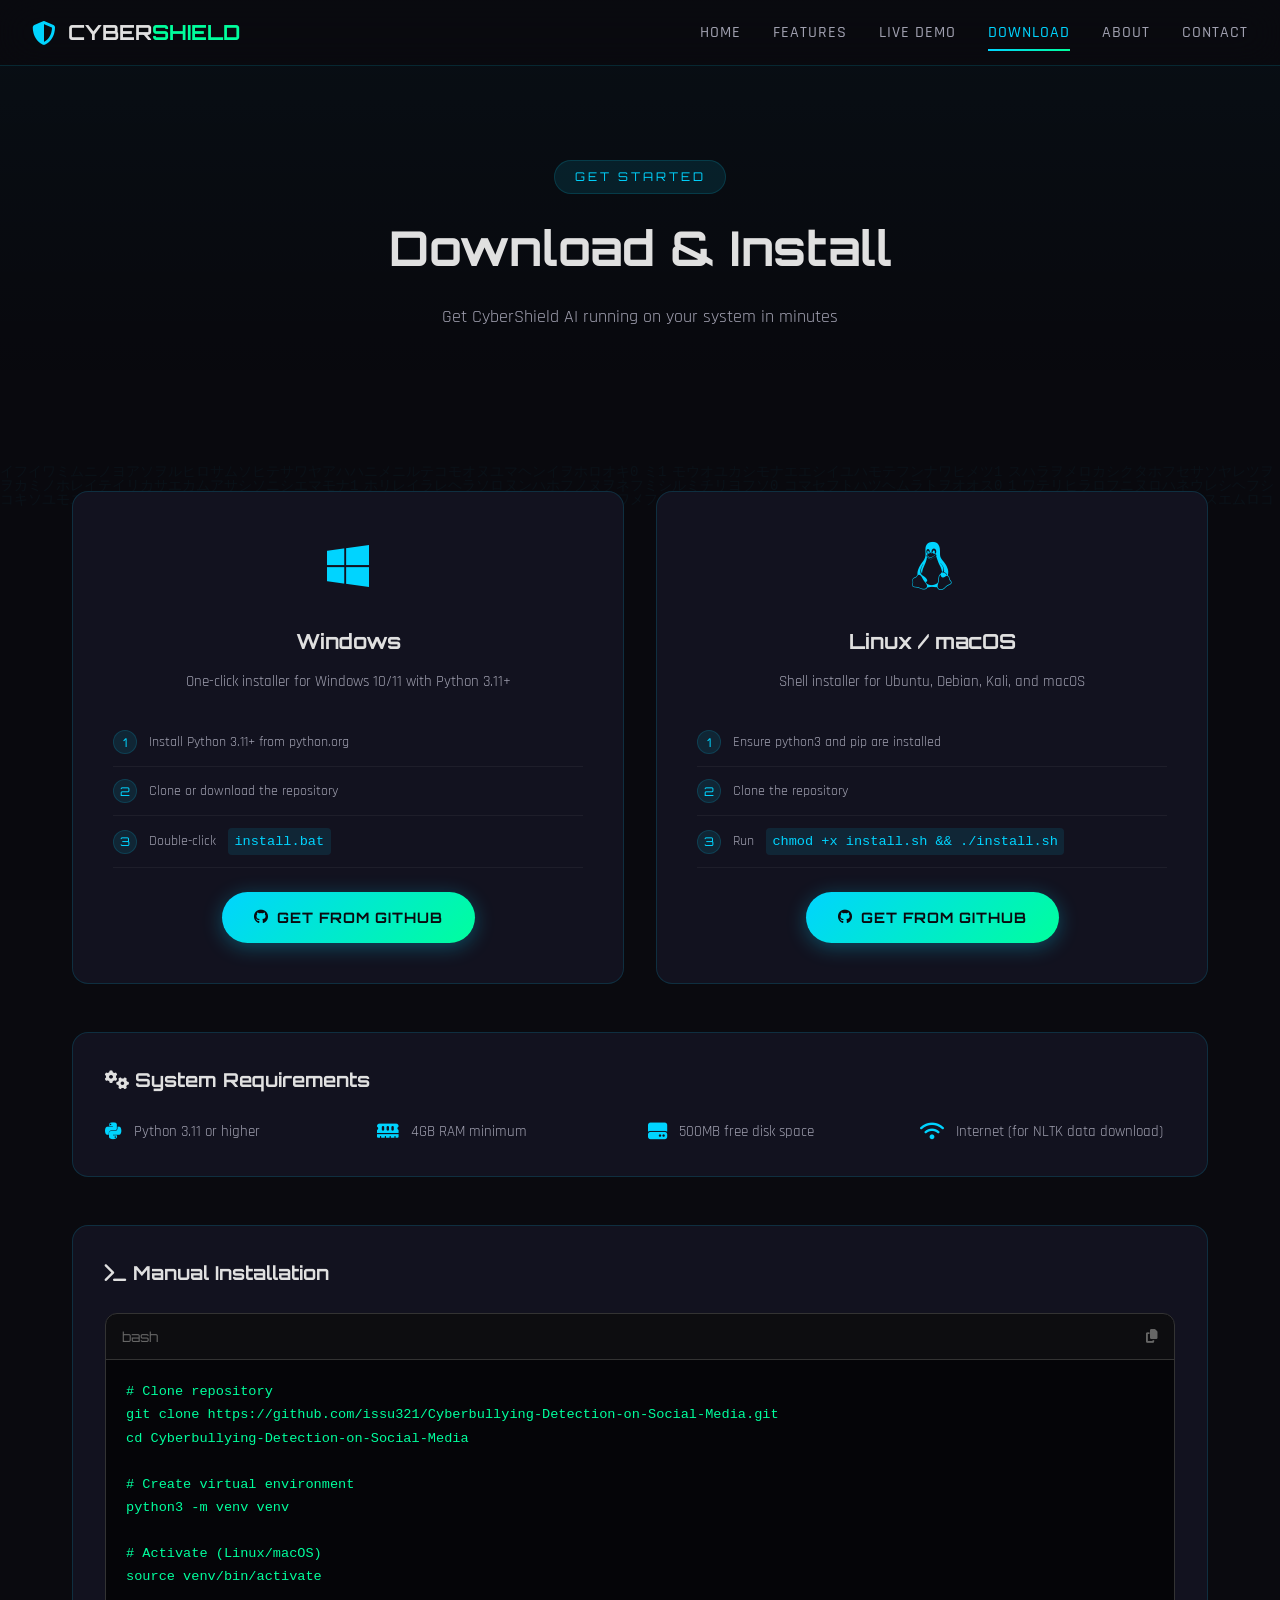
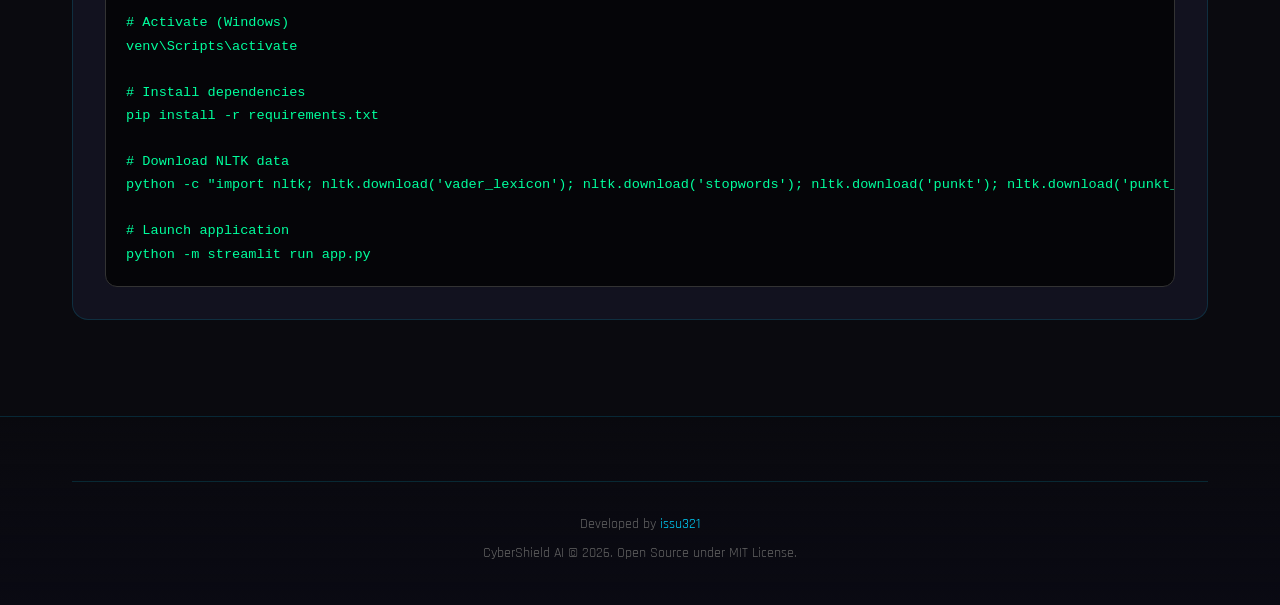
==== download.html @ b00d1d61 "Add files via upload" ====
<!DOCTYPE html>
<html lang="en">
<head>
    <meta charset="UTF-8">
    <meta name="viewport" content="width=device-width, initial-scale=1.0">
    <title>Download | CyberShield AI</title>
    <link rel="stylesheet" href="assets/css/style.css">
    <link href="https://fonts.googleapis.com/css2?family=Orbitron:wght@400;500;700;900&family=Rajdhani:wght@300;400;500;600;700&display=swap" rel="stylesheet">
    <link rel="stylesheet" href="https://cdnjs.cloudflare.com/ajax/libs/font-awesome/6.5.1/css/all.min.css">
</head>
<body>
    <canvas id="matrixCanvas"></canvas>

    <nav class="navbar" id="navbar">
        <div class="nav-brand">
            <i class="fas fa-shield-halved"></i>
            <span>CYBER<span class="accent">SHIELD</span></span>
        </div>
        <ul class="nav-links" id="navLinks">
            <li><a href="index.html">Home</a></li>
            <li><a href="features.html">Features</a></li>
            <li><a href="demo.html">Live Demo</a></li>
            <li><a href="download.html" class="active">Download</a></li>
            <li><a href="about.html">About</a></li>
            <li><a href="contact.html">Contact</a></li>
        </ul>
        <div class="hamburger" id="hamburger">
            <span></span><span></span><span></span>
        </div>
    </nav>

    <section class="page-header">
        <div class="container">
            <span class="section-tag">GET STARTED</span>
            <h1>Download & Install</h1>
            <p>Get CyberShield AI running on your system in minutes</p>
        </div>
    </section>

    <section class="section">
        <div class="container">
            <div class="download-grid">
                <div class="download-card">
                    <div class="download-icon"><i class="fab fa-windows"></i></div>
                    <h2>Windows</h2>
                    <p>One-click installer for Windows 10/11 with Python 3.11+</p>
                    <div class="install-steps">
                        <div class="install-step"><span>1</span> Install Python 3.11+ from python.org</div>
                        <div class="install-step"><span>2</span> Clone or download the repository</div>
                        <div class="install-step"><span>3</span> Double-click <code>install.bat</code></div>
                    </div>
                    <a href="https://github.com/issu321/Cyberbullying-Detection-on-Social-Media" target="_blank" class="btn btn-primary">
                        <i class="fab fa-github"></i> Get from GitHub
                    </a>
                </div>

                <div class="download-card">
                    <div class="download-icon"><i class="fab fa-linux"></i></div>
                    <h2>Linux / macOS</h2>
                    <p>Shell installer for Ubuntu, Debian, Kali, and macOS</p>
                    <div class="install-steps">
                        <div class="install-step"><span>1</span> Ensure python3 and pip are installed</div>
                        <div class="install-step"><span>2</span> Clone the repository</div>
                        <div class="install-step"><span>3</span> Run <code>chmod +x install.sh && ./install.sh</code></div>
                    </div>
                    <a href="https://github.com/issu321/Cyberbullying-Detection-on-Social-Media" target="_blank" class="btn btn-primary">
                        <i class="fab fa-github"></i> Get from GitHub
                    </a>
                </div>
            </div>

            <div class="requirements-box">
                <h3><i class="fas fa-cogs"></i> System Requirements</h3>
                <div class="req-grid">
                    <div class="req-item"><i class="fab fa-python"></i> Python 3.11 or higher</div>
                    <div class="req-item"><i class="fas fa-memory"></i> 4GB RAM minimum</div>
                    <div class="req-item"><i class="fas fa-hdd"></i> 500MB free disk space</div>
                    <div class="req-item"><i class="fas fa-wifi"></i> Internet (for NLTK data download)</div>
                </div>
            </div>

            <div class="manual-install">
                <h3><i class="fas fa-terminal"></i> Manual Installation</h3>
                <div class="code-block">
                    <div class="code-header">
                        <span>bash</span>
                        <button class="copy-btn" onclick="copyCode(this)"><i class="fas fa-copy"></i></button>
                    </div>
                    <pre><code># Clone repository
git clone https://github.com/issu321/Cyberbullying-Detection-on-Social-Media.git
cd Cyberbullying-Detection-on-Social-Media

# Create virtual environment
python3 -m venv venv

# Activate (Linux/macOS)
source venv/bin/activate

# Activate (Windows)
venv\Scripts\activate

# Install dependencies
pip install -r requirements.txt

# Download NLTK data
python -c "import nltk; nltk.download('vader_lexicon'); nltk.download('stopwords'); nltk.download('punkt'); nltk.download('punkt_tab')"

# Launch application
python -m streamlit run app.py</code></pre>
                </div>
            </div>
        </div>
    </section>

    <footer class="footer">
        <div class="container">
            <div class="footer-bottom">
                <p>Developed by <a href="https://github.com/issu321" target="_blank">issu321</a></p>
                <p>CyberShield AI &copy; 2026. Open Source under MIT License.</p>
            </div>
        </div>
    </footer>

    <script src="assets/js/main.js"></script>
</body>
</html>
---- assets/css/style.css ----
/* ================================================
   CYBERSHIELD AI - CYBERPUNK THEME CSS
   Developed by issu321
   ================================================ */

:root {
    --bg-primary: #0a0a0f;
    --bg-secondary: #0f0f1e;
    --bg-card: #12121f;
    --bg-card-hover: #1a1a2e;
    --accent-cyan: #00d4ff;
    --accent-green: #00ff9d;
    --accent-pink: #ff0055;
    --accent-orange: #ffaa00;
    --text-primary: #e0e0e0;
    --text-secondary: #a0a0b0;
    --text-muted: #666;
    --border-color: rgba(0, 212, 255, 0.15);
    --border-glow: rgba(0, 212, 255, 0.3);
    --font-heading: 'Orbitron', sans-serif;
    --font-body: 'Rajdhani', sans-serif;
    --transition: all 0.3s cubic-bezier(0.4, 0, 0.2, 1);
}

* {
    margin: 0;
    padding: 0;
    box-sizing: border-box;
}

html {
    scroll-behavior: smooth;
}

body {
    font-family: var(--font-body);
    background: var(--bg-primary);
    color: var(--text-primary);
    line-height: 1.6;
    overflow-x: hidden;
    min-height: 100vh;
}

/* Matrix Canvas Background */
#matrixCanvas {
    position: fixed;
    top: 0;
    left: 0;
    width: 100%;
    height: 100%;
    z-index: 0;
    opacity: 0.04;
    pointer-events: none;
}

/* Container */
.container {
    max-width: 1200px;
    margin: 0 auto;
    padding: 0 2rem;
    position: relative;
    z-index: 1;
}

/* ================================================
   NAVIGATION
   ================================================ */
.navbar {
    position: fixed;
    top: 0;
    left: 0;
    right: 0;
    z-index: 1000;
    display: flex;
    justify-content: space-between;
    align-items: center;
    padding: 1rem 2rem;
    background: rgba(10, 10, 15, 0.85);
    backdrop-filter: blur(20px);
    border-bottom: 1px solid var(--border-color);
    transition: var(--transition);
}

.navbar.scrolled {
    background: rgba(10, 10, 15, 0.95);
    box-shadow: 0 4px 30px rgba(0, 212, 255, 0.1);
}

.nav-brand {
    display: flex;
    align-items: center;
    gap: 0.75rem;
    font-family: var(--font-heading);
    font-size: 1.3rem;
    font-weight: 700;
    color: var(--text-primary);
    text-decoration: none;
}

.nav-brand i {
    color: var(--accent-cyan);
    font-size: 1.5rem;
}

.nav-brand .accent {
    color: var(--accent-green);
}

.nav-links {
    display: flex;
    list-style: none;
    gap: 2rem;
}

.nav-links a {
    color: var(--text-secondary);
    text-decoration: none;
    font-weight: 500;
    font-size: 1rem;
    letter-spacing: 1px;
    text-transform: uppercase;
    position: relative;
    transition: var(--transition);
    padding: 0.5rem 0;
}

.nav-links a::after {
    content: '';
    position: absolute;
    bottom: 0;
    left: 0;
    width: 0;
    height: 2px;
    background: linear-gradient(90deg, var(--accent-cyan), var(--accent-green));
    transition: var(--transition);
}

.nav-links a:hover,
.nav-links a.active {
    color: var(--accent-cyan);
}

.nav-links a:hover::after,
.nav-links a.active::after {
    width: 100%;
}

/* Hamburger */
.hamburger {
    display: none;
    flex-direction: column;
    gap: 5px;
    cursor: pointer;
    z-index: 1001;
}

.hamburger span {
    display: block;
    width: 25px;
    height: 2px;
    background: var(--accent-cyan);
    transition: var(--transition);
}

.hamburger.active span:nth-child(1) {
    transform: rotate(45deg) translate(5px, 5px);
}

.hamburger.active span:nth-child(2) {
    opacity: 0;
}

.hamburger.active span:nth-child(3) {
    transform: rotate(-45deg) translate(5px, -5px);
}

/* ================================================
   HERO SECTION
   ================================================ */
.hero {
    min-height: 100vh;
    display: flex;
    flex-direction: column;
    justify-content: center;
    align-items: center;
    text-align: center;
    padding: 8rem 2rem 4rem;
    position: relative;
    z-index: 1;
}

.hero-content {
    max-width: 900px;
}

.badge {
    display: inline-flex;
    align-items: center;
    gap: 0.5rem;
    padding: 0.5rem 1.5rem;
    background: rgba(0, 212, 255, 0.1);
    border: 1px solid var(--border-color);
    border-radius: 50px;
    color: var(--accent-cyan);
    font-family: var(--font-heading);
    font-size: 0.85rem;
    letter-spacing: 2px;
    text-transform: uppercase;
    margin-bottom: 2rem;
    animation: pulse 2s infinite;
}

@keyframes pulse {
    0%, 100% { box-shadow: 0 0 10px rgba(0, 212, 255, 0.2); }
    50% { box-shadow: 0 0 25px rgba(0, 212, 255, 0.4); }
}

.hero h1 {
    font-family: var(--font-heading);
    font-size: clamp(2rem, 5vw, 3.5rem);
    font-weight: 900;
    letter-spacing: 4px;
    margin-bottom: 1.5rem;
    color: var(--text-primary);
    text-shadow: 0 0 20px rgba(0, 212, 255, 0.3);
}

/* Glitch Effect */
.glitch {
    position: relative;
}

.glitch::before,
.glitch::after {
    content: attr(data-text);
    position: absolute;
    top: 0;
    left: 0;
    width: 100%;
    height: 100%;
    opacity: 0.8;
}

.glitch::before {
    color: var(--accent-cyan);
    animation: glitch-1 2s infinite linear alternate-reverse;
    clip-path: polygon(0 0, 100% 0, 100% 35%, 0 35%);
}

.glitch::after {
    color: var(--accent-pink);
    animation: glitch-2 3s infinite linear alternate-reverse;
    clip-path: polygon(0 65%, 100% 65%, 100% 100%, 0 100%);
}

@keyframes glitch-1 {
    0%, 100% { transform: translate(0); }
    20% { transform: translate(-3px, 3px); }
    40% { transform: translate(3px, -3px); }
    60% { transform: translate(-3px, -3px); }
    80% { transform: translate(3px, 3px); }
}

@keyframes glitch-2 {
    0%, 100% { transform: translate(0); }
    20% { transform: translate(3px, -3px); }
    40% { transform: translate(-3px, 3px); }
    60% { transform: translate(3px, 3px); }
    80% { transform: translate(-3px, -3px); }
}

.hero-subtitle {
    font-size: clamp(1rem, 2vw, 1.3rem);
    color: var(--text-secondary);
    max-width: 600px;
    margin: 0 auto 2.5rem;
    line-height: 1.8;
}

.hero-buttons {
    display: flex;
    gap: 1rem;
    justify-content: center;
    flex-wrap: wrap;
    margin-bottom: 4rem;
}

/* Buttons */
.btn {
    display: inline-flex;
    align-items: center;
    gap: 0.5rem;
    padding: 0.875rem 2rem;
    font-family: var(--font-heading);
    font-size: 0.9rem;
    font-weight: 700;
    letter-spacing: 1px;
    text-transform: uppercase;
    text-decoration: none;
    border-radius: 50px;
    border: none;
    cursor: pointer;
    transition: var(--transition);
    position: relative;
    overflow: hidden;
}

.btn-primary {
    background: linear-gradient(135deg, var(--accent-cyan), var(--accent-green));
    color: var(--bg-primary);
    box-shadow: 0 4px 20px rgba(0, 212, 255, 0.3);
}

.btn-primary:hover {
    transform: translateY(-3px);
    box-shadow: 0 8px 30px rgba(0, 212, 255, 0.5);
}

.btn-secondary {
    background: rgba(255, 255, 255, 0.05);
    color: var(--text-primary);
    border: 1px solid var(--border-color);
}

.btn-secondary:hover {
    background: rgba(255, 255, 255, 0.1);
    border-color: var(--accent-cyan);
    color: var(--accent-cyan);
}

.btn-outline {
    background: transparent;
    color: var(--accent-cyan);
    border: 2px solid var(--accent-cyan);
}

.btn-outline:hover {
    background: var(--accent-cyan);
    color: var(--bg-primary);
}

.btn-lg {
    padding: 1rem 2.5rem;
    font-size: 1rem;
}

/* Hero Stats */
.hero-stats {
    display: flex;
    justify-content: center;
    gap: 3rem;
    flex-wrap: wrap;
}

.stat-item {
    text-align: center;
}

.stat-number {
    font-family: var(--font-heading);
    font-size: 2.5rem;
    font-weight: 700;
    color: var(--accent-cyan);
    text-shadow: 0 0 15px rgba(0, 212, 255, 0.4);
}

.stat-label {
    display: block;
    color: var(--text-muted);
    font-size: 0.85rem;
    text-transform: uppercase;
    letter-spacing: 2px;
    margin-top: 0.25rem;
}

/* Scroll Indicator */
.scroll-indicator {
    position: absolute;
    bottom: 2rem;
    left: 50%;
    transform: translateX(-50%);
    display: flex;
    flex-direction: column;
    align-items: center;
    gap: 0.5rem;
    color: var(--text-muted);
    font-size: 0.8rem;
    letter-spacing: 2px;
    text-transform: uppercase;
    animation: bounce 2s infinite;
}

.mouse {
    width: 20px;
    height: 30px;
    border: 2px solid var(--text-muted);
    border-radius: 10px;
    position: relative;
}

.wheel {
    width: 4px;
    height: 6px;
    background: var(--accent-cyan);
    border-radius: 2px;
    position: absolute;
    top: 6px;
    left: 50%;
    transform: translateX(-50%);
    animation: wheel-scroll 2s infinite;
}

@keyframes wheel-scroll {
    0% { top: 6px; opacity: 1; }
    100% { top: 16px; opacity: 0; }
}

@keyframes bounce {
    0%, 100% { transform: translateX(-50%) translateY(0); }
    50% { transform: translateX(-50%) translateY(10px); }
}

/* ================================================
   SECTIONS
   ================================================ */
.section {
    padding: 6rem 0;
    position: relative;
    z-index: 1;
}

.section-header {
    text-align: center;
    margin-bottom: 4rem;
}

.section-tag {
    display: inline-block;
    padding: 0.4rem 1.2rem;
    background: rgba(0, 212, 255, 0.1);
    border: 1px solid var(--border-color);
    border-radius: 50px;
    color: var(--accent-cyan);
    font-family: var(--font-heading);
    font-size: 0.75rem;
    letter-spacing: 3px;
    text-transform: uppercase;
    margin-bottom: 1rem;
}

.section-header h2 {
    font-family: var(--font-heading);
    font-size: clamp(1.8rem, 4vw, 2.5rem);
    color: var(--text-primary);
    margin-bottom: 1rem;
}

.section-header p {
    color: var(--text-secondary);
    font-size: 1.1rem;
    max-width: 500px;
    margin: 0 auto;
}

/* ================================================
   HOW IT WORKS - STEPS
   ================================================ */
.steps-grid {
    display: grid;
    grid-template-columns: repeat(auto-fit, minmax(280px, 1fr));
    gap: 2rem;
}

.step-card {
    background: var(--bg-card);
    border: 1px solid var(--border-color);
    border-radius: 16px;
    padding: 2.5rem;
    text-align: center;
    position: relative;
    transition: var(--transition);
    overflow: hidden;
}

.step-card::before {
    content: attr(data-step);
    position: absolute;
    top: 1rem;
    right: 1.5rem;
    font-family: var(--font-heading);
    font-size: 3rem;
    font-weight: 900;
    color: rgba(0, 212, 255, 0.08);
    line-height: 1;
}

.step-card:hover {
    border-color: var(--border-glow);
    transform: translateY(-5px);
    box-shadow: 0 10px 40px rgba(0, 212, 255, 0.1);
}

.step-icon {
    width: 70px;
    height: 70px;
    background: linear-gradient(135deg, rgba(0, 212, 255, 0.1), rgba(0, 255, 157, 0.1));
    border: 1px solid var(--border-color);
    border-radius: 50%;
    display: flex;
    align-items: center;
    justify-content: center;
    margin: 0 auto 1.5rem;
    font-size: 1.5rem;
    color: var(--accent-cyan);
    transition: var(--transition);
}

.step-card:hover .step-icon {
    box-shadow: 0 0 20px rgba(0, 212, 255, 0.3);
    color: var(--accent-green);
}

.step-card h3 {
    font-family: var(--font-heading);
    font-size: 1.2rem;
    margin-bottom: 1rem;
    color: var(--text-primary);
}

.step-card p {
    color: var(--text-secondary);
    font-size: 0.95rem;
    line-height: 1.7;
}

/* ================================================
   FEATURES GRID
   ================================================ */
.features-grid {
    display: grid;
    grid-template-columns: repeat(auto-fit, minmax(300px, 1fr));
    gap: 1.5rem;
}

.feature-card {
    background: var(--bg-card);
    border: 1px solid var(--border-color);
    border-radius: 16px;
    padding: 2rem;
    position: relative;
    overflow: hidden;
    transition: var(--transition);
}

.feature-glow {
    position: absolute;
    top: -50%;
    left: -50%;
    width: 200%;
    height: 200%;
    background: radial-gradient(circle, rgba(0, 212, 255, 0.03) 0%, transparent 70%);
    opacity: 0;
    transition: var(--transition);
}

.feature-card:hover .feature-glow {
    opacity: 1;
}

.feature-card:hover {
    border-color: var(--border-glow);
    transform: translateY(-3px);
}

.feature-card i {
    font-size: 2rem;
    color: var(--accent-cyan);
    margin-bottom: 1rem;
    display: block;
}

.feature-card h3 {
    font-family: var(--font-heading);
    font-size: 1.1rem;
    margin-bottom: 0.75rem;
    color: var(--text-primary);
}

.feature-card p {
    color: var(--text-secondary);
    font-size: 0.9rem;
    line-height: 1.6;
}

/* ================================================
   FEATURES DETAIL PAGE
   ================================================ */
.feature-detail-grid {
    display: flex;
    flex-direction: column;
    gap: 3rem;
}

.feature-detail-card {
    display: grid;
    grid-template-columns: 120px 1fr;
    gap: 2rem;
    align-items: start;
    background: var(--bg-card);
    border: 1px solid var(--border-color);
    border-radius: 16px;
    padding: 2.5rem;
    transition: var(--transition);
}

.feature-detail-card:hover {
    border-color: var(--border-glow);
}

.feature-detail-card.reverse {
    grid-template-columns: 1fr 120px;
}

.feature-detail-card.reverse .feature-icon-large {
    order: 2;
}

.feature-icon-large {
    width: 100px;
    height: 100px;
    background: linear-gradient(135deg, rgba(0, 212, 255, 0.1), rgba(0, 255, 157, 0.1));
    border: 1px solid var(--border-color);
    border-radius: 20px;
    display: flex;
    align-items: center;
    justify-content: center;
    font-size: 2.5rem;
    color: var(--accent-cyan);
    box-shadow: 0 0 20px rgba(0, 212, 255, 0.1);
}

.feature-detail-content h2 {
    font-family: var(--font-heading);
    font-size: 1.5rem;
    margin-bottom: 1rem;
    color: var(--text-primary);
}

.feature-detail-content p {
    color: var(--text-secondary);
    margin-bottom: 1rem;
    line-height: 1.7;
}

.feature-list {
    list-style: none;
    display: grid;
    grid-template-columns: repeat(auto-fit, minmax(200px, 1fr));
    gap: 0.75rem;
}

.feature-list li {
    display: flex;
    align-items: center;
    gap: 0.5rem;
    color: var(--text-secondary);
    font-size: 0.9rem;
}

.feature-list li i {
    color: var(--accent-green);
    font-size: 0.8rem;
}

/* ================================================
   TECH STACK
   ================================================ */
.tech-grid {
    display: flex;
    flex-wrap: wrap;
    justify-content: center;
    gap: 1.5rem;
}

.tech-item {
    display: flex;
    align-items: center;
    gap: 0.75rem;
    padding: 1rem 1.5rem;
    background: var(--bg-card);
    border: 1px solid var(--border-color);
    border-radius: 12px;
    font-family: var(--font-heading);
    font-size: 0.9rem;
    color: var(--text-primary);
    transition: var(--transition);
}

.tech-item:hover {
    border-color: var(--accent-cyan);
    box-shadow: 0 0 20px rgba(0, 212, 255, 0.15);
    transform: translateY(-3px);
}

.tech-item i {
    font-size: 1.3rem;
    color: var(--accent-cyan);
}

/* ================================================
   CTA SECTION
   ================================================ */
.cta-box {
    background: linear-gradient(135deg, rgba(0, 212, 255, 0.05), rgba(0, 255, 157, 0.05));
    border: 1px solid var(--border-color);
    border-radius: 20px;
    padding: 4rem 2rem;
    text-align: center;
    position: relative;
    overflow: hidden;
}

.cta-box::before {
    content: '';
    position: absolute;
    top: 0;
    left: 0;
    right: 0;
    height: 3px;
    background: linear-gradient(90deg, var(--accent-cyan), var(--accent-green), var(--accent-pink), var(--accent-cyan));
    background-size: 300% 100%;
    animation: gradient-shift 3s linear infinite;
}

@keyframes gradient-shift {
    0% { background-position: 0% 50%; }
    100% { background-position: 300% 50%; }
}

.cta-box h2 {
    font-family: var(--font-heading);
    font-size: 2rem;
    margin-bottom: 1rem;
}

.cta-box p {
    color: var(--text-secondary);
    max-width: 500px;
    margin: 0 auto 2rem;
}

.cta-buttons {
    display: flex;
    gap: 1rem;
    justify-content: center;
    flex-wrap: wrap;
}

/* ================================================
   PAGE HEADER
   ================================================ */
.page-header {
    padding: 10rem 0 4rem;
    text-align: center;
    position: relative;
    z-index: 1;
    background: linear-gradient(180deg, rgba(0, 212, 255, 0.03) 0%, transparent 100%);
}

.page-header h1 {
    font-family: var(--font-heading);
    font-size: clamp(2rem, 5vw, 3rem);
    margin-bottom: 1rem;
}

.page-header p {
    color: var(--text-secondary);
    font-size: 1.1rem;
}

/* ================================================
   DEMO PAGE
   ================================================ */
.demo-section {
    padding-top: 2rem;
}

.demo-box {
    max-width: 800px;
    margin: 0 auto;
}

.demo-label {
    display: block;
    color: var(--accent-cyan);
    font-family: var(--font-heading);
    font-size: 0.9rem;
    letter-spacing: 2px;
    text-transform: uppercase;
    margin-bottom: 0.75rem;
}

.demo-textarea {
    width: 100%;
    padding: 1.25rem;
    background: var(--bg-card);
    border: 1px solid var(--border-color);
    border-radius: 12px;
    color: var(--text-primary);
    font-family: var(--font-body);
    font-size: 1rem;
    resize: vertical;
    min-height: 120px;
    transition: var(--transition);
}

.demo-textarea:focus {
    outline: none;
    border-color: var(--accent-cyan);
    box-shadow: 0 0 20px rgba(0, 212, 255, 0.15);
}

.demo-textarea::placeholder {
    color: var(--text-muted);
}

.demo-actions {
    display: flex;
    gap: 1rem;
    margin-top: 1.25rem;
    flex-wrap: wrap;
}

.demo-presets {
    display: flex;
    align-items: center;
    gap: 0.5rem;
    margin-top: 1.5rem;
    flex-wrap: wrap;
}

.demo-presets span {
    color: var(--text-muted);
    font-size: 0.85rem;
}

.preset-btn {
    padding: 0.4rem 1rem;
    background: rgba(255, 255, 255, 0.05);
    border: 1px solid var(--border-color);
    border-radius: 50px;
    color: var(--text-secondary);
    font-family: var(--font-body);
    font-size: 0.85rem;
    cursor: pointer;
    transition: var(--transition);
}

.preset-btn:hover {
    border-color: var(--accent-cyan);
    color: var(--accent-cyan);
    background: rgba(0, 212, 255, 0.1);
}

/* Demo Results */
.demo-results {
    margin-top: 2rem;
    background: var(--bg-card);
    border: 1px solid var(--border-color);
    border-radius: 16px;
    padding: 2rem;
    animation: fadeInUp 0.5s ease;
}

.demo-results.hidden {
    display: none;
}

@keyframes fadeInUp {
    from { opacity: 0; transform: translateY(20px); }
    to { opacity: 1; transform: translateY(0); }
}

.result-header {
    display: flex;
    align-items: center;
    gap: 0.75rem;
    padding: 1rem 1.5rem;
    border-radius: 12px;
    font-family: var(--font-heading);
    font-size: 1.1rem;
    margin-bottom: 1.5rem;
    transition: var(--transition);
}

.result-header.safe {
    background: rgba(0, 255, 157, 0.1);
    border: 1px solid rgba(0, 255, 157, 0.3);
    color: var(--accent-green);
}

.result-header.toxic {
    background: rgba(255, 170, 0, 0.1);
    border: 1px solid rgba(255, 170, 0, 0.3);
    color: var(--accent-orange);
}

.result-header.severe {
    background: rgba(255, 0, 85, 0.1);
    border: 1px solid rgba(255, 0, 85, 0.3);
    color: var(--accent-pink);
}

.result-confidence {
    margin-bottom: 1.5rem;
}

.confidence-label {
    color: var(--text-muted);
    font-size: 0.85rem;
    text-transform: uppercase;
    letter-spacing: 2px;
    margin-bottom: 0.5rem;
    display: block;
}

.confidence-bar-bg {
    height: 12px;
    background: rgba(255, 255, 255, 0.05);
    border-radius: 6px;
    overflow: hidden;
    position: relative;
}

.confidence-bar {
    height: 100%;
    border-radius: 6px;
    transition: width 1s cubic-bezier(0.4, 0, 0.2, 1);
    width: 0%;
    position: relative;
}

.confidence-bar::after {
    content: '';
    position: absolute;
    top: 0;
    right: 0;
    bottom: 0;
    width: 20px;
    background: linear-gradient(90deg, transparent, rgba(255,255,255,0.3));
}

.confidence-value {
    text-align: right;
    font-family: var(--font-heading);
    font-size: 1.5rem;
    margin-top: 0.5rem;
    color: var(--accent-cyan);
}

.result-probabilities {
    display: flex;
    flex-direction: column;
    gap: 0.75rem;
    margin-bottom: 1.5rem;
}

.prob-item {
    display: grid;
    grid-template-columns: 80px 1fr 60px;
    align-items: center;
    gap: 1rem;
}

.prob-label {
    color: var(--text-secondary);
    font-size: 0.9rem;
}

.prob-bar-bg {
    height: 8px;
    background: rgba(255, 255, 255, 0.05);
    border-radius: 4px;
    overflow: hidden;
}

.prob-bar {
    height: 100%;
    border-radius: 4px;
    transition: width 1s ease;
    width: 0%;
}

.prob-bar.safe { background: var(--accent-green); }
.prob-bar.toxic { background: var(--accent-orange); }
.prob-bar.severe { background: var(--accent-pink); }

.prob-value {
    text-align: right;
    font-family: var(--font-heading);
    font-size: 0.9rem;
    color: var(--text-primary);
}

.result-explanation,
.result-sentiment {
    background: rgba(0, 0, 0, 0.3);
    border: 1px solid var(--border-color);
    border-radius: 12px;
    padding: 1.25rem;
    margin-bottom: 1rem;
}

.result-explanation h4,
.result-sentiment h4 {
    font-family: var(--font-heading);
    font-size: 0.9rem;
    color: var(--accent-cyan);
    margin-bottom: 0.75rem;
    letter-spacing: 1px;
}

.result-explanation p {
    color: var(--text-secondary);
    line-height: 1.7;
    font-size: 0.95rem;
}

.sentiment-display {
    display: flex;
    align-items: center;
    gap: 0.75rem;
    margin-bottom: 0.75rem;
}

.sentiment-emoji {
    font-size: 1.5rem;
}

.sentiment-label {
    font-family: var(--font-heading);
    font-size: 1rem;
}

.sentiment-scores {
    display: flex;
    gap: 1rem;
    color: var(--text-muted);
    font-size: 0.85rem;
}

/* ================================================
   DOWNLOAD PAGE
   ================================================ */
.download-grid {
    display: grid;
    grid-template-columns: repeat(auto-fit, minmax(300px, 1fr));
    gap: 2rem;
    margin-bottom: 3rem;
}

.download-card {
    background: var(--bg-card);
    border: 1px solid var(--border-color);
    border-radius: 16px;
    padding: 2.5rem;
    text-align: center;
    transition: var(--transition);
}

.download-card:hover {
    border-color: var(--border-glow);
    transform: translateY(-5px);
    box-shadow: 0 10px 40px rgba(0, 212, 255, 0.1);
}

.download-icon {
    font-size: 3rem;
    color: var(--accent-cyan);
    margin-bottom: 1rem;
}

.download-card h2 {
    font-family: var(--font-heading);
    font-size: 1.3rem;
    margin-bottom: 0.75rem;
}

.download-card p {
    color: var(--text-secondary);
    margin-bottom: 1.5rem;
    font-size: 0.95rem;
}

.install-steps {
    text-align: left;
    margin-bottom: 1.5rem;
}

.install-step {
    display: flex;
    align-items: center;
    gap: 0.75rem;
    padding: 0.75rem 0;
    color: var(--text-secondary);
    font-size: 0.9rem;
    border-bottom: 1px solid rgba(255, 255, 255, 0.05);
}

.install-step span {
    width: 24px;
    height: 24px;
    background: rgba(0, 212, 255, 0.1);
    border: 1px solid var(--border-color);
    border-radius: 50%;
    display: flex;
    align-items: center;
    justify-content: center;
    font-family: var(--font-heading);
    font-size: 0.75rem;
    color: var(--accent-cyan);
    flex-shrink: 0;
}

.install-step code {
    background: rgba(0, 212, 255, 0.1);
    padding: 0.15rem 0.4rem;
    border-radius: 4px;
    color: var(--accent-cyan);
    font-family: 'Courier New', monospace;
    font-size: 0.85rem;
}

.requirements-box {
    background: var(--bg-card);
    border: 1px solid var(--border-color);
    border-radius: 16px;
    padding: 2rem;
    margin-bottom: 3rem;
}

.requirements-box h3 {
    font-family: var(--font-heading);
    font-size: 1.2rem;
    margin-bottom: 1.5rem;
    color: var(--text-primary);
}

.req-grid {
    display: grid;
    grid-template-columns: repeat(auto-fit, minmax(200px, 1fr));
    gap: 1rem;
}

.req-item {
    display: flex;
    align-items: center;
    gap: 0.75rem;
    color: var(--text-secondary);
    font-size: 0.95rem;
}

.req-item i {
    color: var(--accent-cyan);
    font-size: 1.2rem;
}

.manual-install {
    background: var(--bg-card);
    border: 1px solid var(--border-color);
    border-radius: 16px;
    padding: 2rem;
}

.manual-install h3 {
    font-family: var(--font-heading);
    font-size: 1.2rem;
    margin-bottom: 1.5rem;
}

.code-block {
    background: #050508;
    border: 1px solid #333;
    border-radius: 12px;
    overflow: hidden;
}

.code-header {
    display: flex;
    justify-content: space-between;
    align-items: center;
    padding: 0.75rem 1rem;
    background: rgba(255, 255, 255, 0.03);
    border-bottom: 1px solid #333;
}

.code-header span {
    color: var(--text-muted);
    font-size: 0.85rem;
    font-family: var(--font-heading);
}

.copy-btn {
    background: none;
    border: none;
    color: var(--text-muted);
    cursor: pointer;
    transition: var(--transition);
}

.copy-btn:hover {
    color: var(--accent-cyan);
}

.code-block pre {
    padding: 1.25rem;
    overflow-x: auto;
    margin: 0;
}

.code-block code {
    font-family: 'Courier New', monospace;
    color: var(--accent-green);
    font-size: 0.85rem;
    line-height: 1.7;
}

/* ================================================
   ABOUT PAGE
   ================================================ */
.about-grid {
    display: grid;
    grid-template-columns: repeat(auto-fit, minmax(400px, 1fr));
    gap: 2rem;
    margin-bottom: 3rem;
}

.about-card {
    background: var(--bg-card);
    border: 1px solid var(--border-color);
    border-radius: 16px;
    padding: 2.5rem;
    transition: var(--transition);
}

.about-card:hover {
    border-color: var(--border-glow);
}

.about-icon {
    width: 60px;
    height: 60px;
    background: linear-gradient(135deg, rgba(0, 212, 255, 0.1), rgba(0, 255, 157, 0.1));
    border: 1px solid var(--border-color);
    border-radius: 14px;
    display: flex;
    align-items: center;
    justify-content: center;
    font-size: 1.5rem;
    color: var(--accent-cyan);
    margin-bottom: 1.5rem;
}

.about-card h2 {
    font-family: var(--font-heading);
    font-size: 1.3rem;
    margin-bottom: 1rem;
}

.about-card p {
    color: var(--text-secondary);
    line-height: 1.7;
    margin-bottom: 1rem;
}

.tech-tags {
    display: flex;
    flex-wrap: wrap;
    gap: 0.5rem;
}

.tech-tag {
    padding: 0.4rem 0.8rem;
    background: rgba(0, 212, 255, 0.08);
    border: 1px solid var(--border-color);
    border-radius: 50px;
    color: var(--accent-cyan);
    font-size: 0.8rem;
    font-family: var(--font-heading);
    letter-spacing: 1px;
}

.developer-section {
    margin-bottom: 3rem;
}

.dev-card {
    display: flex;
    gap: 2rem;
    background: var(--bg-card);
    border: 1px solid var(--border-color);
    border-radius: 16px;
    padding: 2.5rem;
    align-items: flex-start;
    flex-wrap: wrap;
}

.dev-avatar {
    width: 100px;
    height: 100px;
    background: linear-gradient(135deg, var(--accent-cyan), var(--accent-green));
    border-radius: 50%;
    display: flex;
    align-items: center;
    justify-content: center;
    font-size: 3rem;
    color: var(--bg-primary);
    flex-shrink: 0;
    box-shadow: 0 0 30px rgba(0, 212, 255, 0.3);
}

.dev-info h2 {
    font-family: var(--font-heading);
    font-size: 0.9rem;
    color: var(--text-muted);
    text-transform: uppercase;
    letter-spacing: 2px;
    margin-bottom: 0.5rem;
}

.dev-info h3 {
    font-family: var(--font-heading);
    font-size: 1.8rem;
    color: var(--text-primary);
    margin-bottom: 0.5rem;
}

.dev-handle a {
    color: var(--accent-cyan);
    text-decoration: none;
    font-size: 1rem;
    display: inline-flex;
    align-items: center;
    gap: 0.5rem;
    margin-bottom: 1rem;
}

.dev-handle a:hover {
    text-decoration: underline;
}

.dev-info > p {
    color: var(--text-secondary);
    line-height: 1.7;
    margin-bottom: 1.5rem;
}

.dev-stats {
    display: flex;
    gap: 2rem;
    flex-wrap: wrap;
}

.dev-stats div {
    display: flex;
    flex-direction: column;
    gap: 0.25rem;
}

.dev-stats div span:first-child {
    color: var(--accent-cyan);
    font-family: var(--font-heading);
    font-size: 0.8rem;
    letter-spacing: 1px;
}

.dev-stats div span:last-child {
    color: var(--text-secondary);
    font-size: 0.9rem;
}

.repo-section h2 {
    font-family: var(--font-heading);
    font-size: 1.3rem;
    margin-bottom: 1.5rem;
    text-align: center;
}

.repo-card {
    background: var(--bg-card);
    border: 1px solid var(--border-color);
    border-radius: 16px;
    padding: 2rem;
    max-width: 600px;
    margin: 0 auto;
    text-align: center;
}

.repo-header {
    display: flex;
    align-items: center;
    justify-content: center;
    gap: 0.75rem;
    font-family: var(--font-heading);
    font-size: 1.1rem;
    color: var(--text-primary);
    margin-bottom: 1rem;
}

.repo-header i {
    color: var(--accent-cyan);
}

.repo-card > p {
    color: var(--text-secondary);
    margin-bottom: 1.5rem;
}

.repo-meta {
    display: flex;
    justify-content: center;
    gap: 1.5rem;
    margin-bottom: 1.5rem;
    flex-wrap: wrap;
}

.repo-meta span {
    display: flex;
    align-items: center;
    gap: 0.4rem;
    color: var(--text-muted);
    font-size: 0.85rem;
}

/* ================================================
   CONTACT PAGE
   ================================================ */
.contact-grid {
    display: grid;
    grid-template-columns: 1fr 1fr;
    gap: 3rem;
    align-items: start;
}

.contact-info h2,
.contact-form-box h2 {
    font-family: var(--font-heading);
    font-size: 1.5rem;
    margin-bottom: 1rem;
}

.contact-info > p {
    color: var(--text-secondary);
    line-height: 1.7;
    margin-bottom: 2rem;
}

.contact-methods {
    display: flex;
    flex-direction: column;
    gap: 1.25rem;
}

.contact-method {
    display: flex;
    align-items: center;
    gap: 1rem;
    padding: 1rem;
    background: var(--bg-card);
    border: 1px solid var(--border-color);
    border-radius: 12px;
    transition: var(--transition);
}

.contact-method:hover {
    border-color: var(--border-glow);
}

.contact-method > i {
    width: 40px;
    height: 40px;
    background: rgba(0, 212, 255, 0.1);
    border-radius: 10px;
    display: flex;
    align-items: center;
    justify-content: center;
    color: var(--accent-cyan);
    font-size: 1.1rem;
    flex-shrink: 0;
}

.contact-method h4 {
    font-family: var(--font-heading);
    font-size: 0.9rem;
    margin-bottom: 0.25rem;
    color: var(--text-primary);
}

.contact-method a,
.contact-method span {
    color: var(--text-secondary);
    font-size: 0.9rem;
    text-decoration: none;
}

.contact-method a:hover {
    color: var(--accent-cyan);
}

.contact-form-box {
    background: var(--bg-card);
    border: 1px solid var(--border-color);
    border-radius: 16px;
    padding: 2rem;
}

.contact-form {
    display: flex;
    flex-direction: column;
    gap: 1.25rem;
}

.form-group {
    display: flex;
    flex-direction: column;
    gap: 0.5rem;
}

.form-group label {
    color: var(--text-secondary);
    font-size: 0.9rem;
    display: flex;
    align-items: center;
    gap: 0.5rem;
}

.form-group label i {
    color: var(--accent-cyan);
    font-size: 0.8rem;
}

.form-group input,
.form-group select,
.form-group textarea {
    padding: 0.875rem 1rem;
    background: rgba(0, 0, 0, 0.3);
    border: 1px solid var(--border-color);
    border-radius: 10px;
    color: var(--text-primary);
    font-family: var(--font-body);
    font-size: 1rem;
    transition: var(--transition);
}

.form-group input:focus,
.form-group select:focus,
.form-group textarea:focus {
    outline: none;
    border-color: var(--accent-cyan);
    box-shadow: 0 0 15px rgba(0, 212, 255, 0.15);
}

.form-group input::placeholder,
.form-group textarea::placeholder {
    color: var(--text-muted);
}

.form-success {
    text-align: center;
    padding: 2rem;
    animation: fadeInUp 0.5s ease;
}

.form-success i {
    font-size: 3rem;
    color: var(--accent-green);
    margin-bottom: 1rem;
}

.form-success p {
    color: var(--text-secondary);
}

.form-success.hidden {
    display: none;
}

/* ================================================
   FOOTER
   ================================================ */
.footer {
    background: linear-gradient(180deg, transparent, rgba(10, 10, 20, 0.8));
    border-top: 1px solid var(--border-color);
    padding: 4rem 0 2rem;
    position: relative;
    z-index: 1;
}

.footer-grid {
    display: grid;
    grid-template-columns: 2fr 1fr 1fr;
    gap: 3rem;
    margin-bottom: 3rem;
}

.footer-brand p {
    color: var(--text-secondary);
    margin: 1rem 0;
    max-width: 300px;
}

.social-links {
    display: flex;
    gap: 1rem;
}

.social-links a {
    width: 40px;
    height: 40px;
    background: rgba(0, 212, 255, 0.1);
    border: 1px solid var(--border-color);
    border-radius: 10px;
    display: flex;
    align-items: center;
    justify-content: center;
    color: var(--text-secondary);
    text-decoration: none;
    transition: var(--transition);
}

.social-links a:hover {
    background: var(--accent-cyan);
    color: var(--bg-primary);
    border-color: var(--accent-cyan);
}

.footer-links h4 {
    font-family: var(--font-heading);
    font-size: 1rem;
    margin-bottom: 1.25rem;
    color: var(--text-primary);
}

.footer-links ul {
    list-style: none;
}

.footer-links li {
    margin-bottom: 0.75rem;
}

.footer-links a {
    color: var(--text-secondary);
    text-decoration: none;
    transition: var(--transition);
    font-size: 0.9rem;
}

.footer-links a:hover {
    color: var(--accent-cyan);
    padding-left: 0.5rem;
}

.footer-bottom {
    text-align: center;
    padding-top: 2rem;
    border-top: 1px solid var(--border-color);
}

.footer-bottom p {
    color: var(--text-muted);
    font-size: 0.85rem;
    margin-bottom: 0.5rem;
}

.footer-bottom a {
    color: var(--accent-cyan);
    text-decoration: none;
}

.footer-bottom a:hover {
    text-decoration: underline;
}

/* ================================================
   RESPONSIVE
   ================================================ */
@media (max-width: 768px) {
    .nav-links {
        position: fixed;
        top: 0;
        right: -100%;
        width: 70%;
        height: 100vh;
        background: rgba(10, 10, 15, 0.98);
        flex-direction: column;
        justify-content: center;
        align-items: center;
        gap: 2rem;
        transition: var(--transition);
        border-left: 1px solid var(--border-color);
    }

    .nav-links.active {
        right: 0;
    }

    .hamburger {
        display: flex;
    }

    .hero {
        padding: 7rem 1.5rem 3rem;
    }

    .hero-buttons {
        flex-direction: column;
        align-items: center;
    }

    .hero-stats {
        gap: 1.5rem;
    }

    .section {
        padding: 4rem 0;
    }

    .container {
        padding: 0 1rem;
    }

    .feature-detail-card,
    .feature-detail-card.reverse {
        grid-template-columns: 1fr;
        text-align: center;
    }

    .feature-icon-large {
        margin: 0 auto;
    }

    .feature-detail-card.reverse .feature-icon-large {
        order: 0;
    }

    .about-grid {
        grid-template-columns: 1fr;
    }

    .dev-card {
        flex-direction: column;
        align-items: center;
        text-align: center;
    }

    .dev-stats {
        justify-content: center;
    }

    .contact-grid {
        grid-template-columns: 1fr;
    }

    .footer-grid {
        grid-template-columns: 1fr;
        text-align: center;
    }

    .footer-brand p {
        max-width: 100%;
    }

    .social-links {
        justify-content: center;
    }

    .download-grid {
        grid-template-columns: 1fr;
    }

    .contact-grid {
        grid-template-columns: 1fr;
    }
}

/* Utility */
.text-center {
    text-align: center;
}
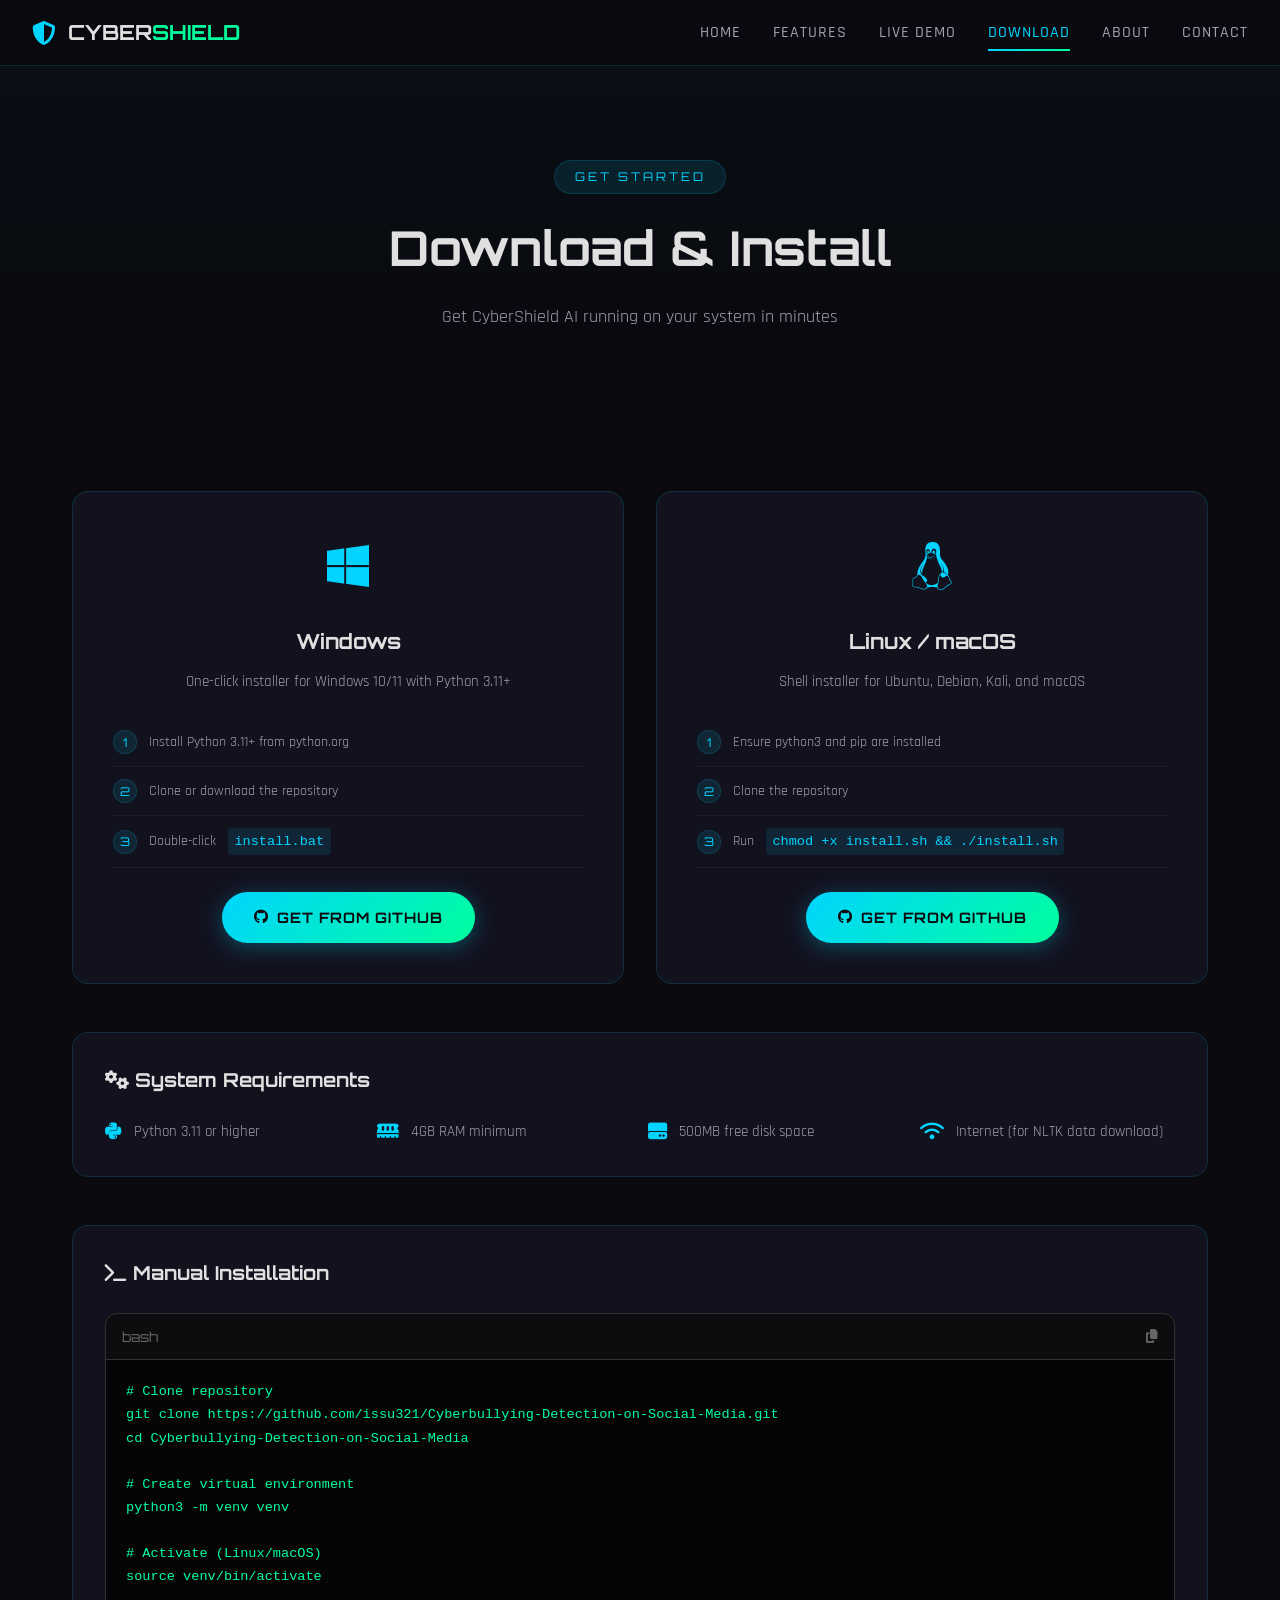
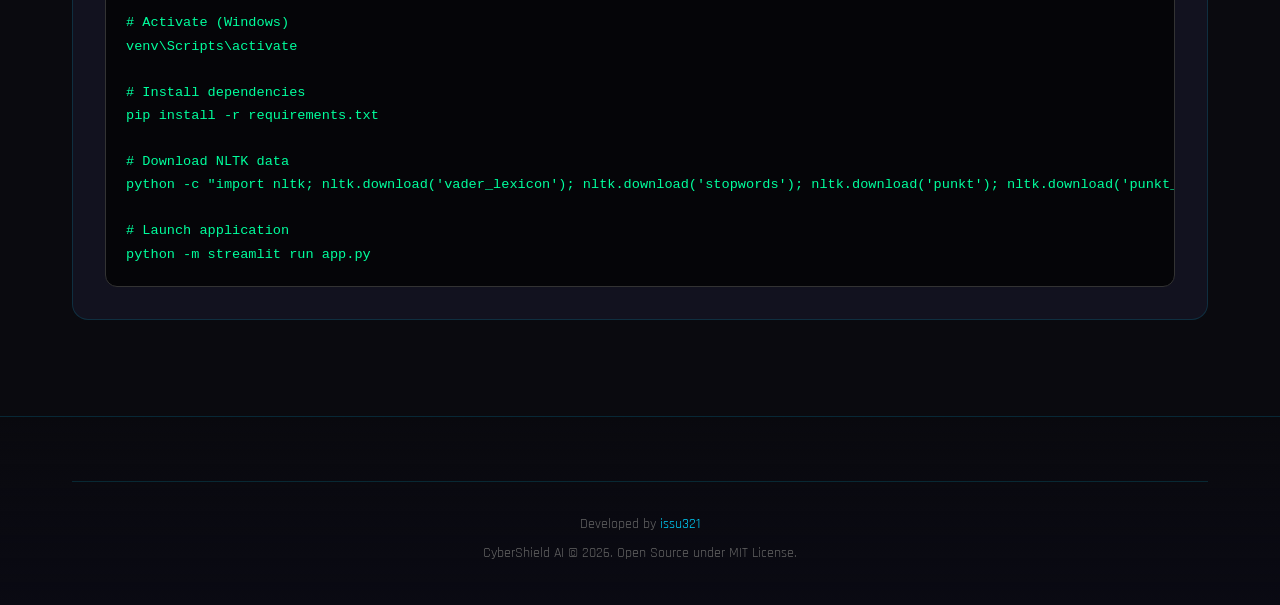
==== commit e4ee3f32: "Update GitHub link to download ZIP archive" ====
--- a/download.html
+++ b/download.html
@@ -49,7 +49,7 @@
                         <div class="install-step"><span>2</span> Clone or download the repository</div>
                         <div class="install-step"><span>3</span> Double-click <code>install.bat</code></div>
                     </div>
-                    <a href="https://github.com/issu321/Cyberbullying-Detection-on-Social-Media" target="_blank" class="btn btn-primary">
+                    <a href="https://github.com/issu321/Cyberbullying-Detection-on-Social-Media/archive/refs/heads/main.zip" target="_blank" class="btn btn-primary">
                         <i class="fab fa-github"></i> Get from GitHub
                     </a>
                 </div>
@@ -63,7 +63,7 @@
                         <div class="install-step"><span>2</span> Clone the repository</div>
                         <div class="install-step"><span>3</span> Run <code>chmod +x install.sh && ./install.sh</code></div>
                     </div>
-                    <a href="https://github.com/issu321/Cyberbullying-Detection-on-Social-Media" target="_blank" class="btn btn-primary">
+                    <a href="https://github.com/issu321/Cyberbullying-Detection-on-Social-Media/archive/refs/heads/main.zip" target="_blank" class="btn btn-primary">
                         <i class="fab fa-github"></i> Get from GitHub
                     </a>
                 </div>
@@ -123,4 +123,4 @@
 
     <script src="assets/js/main.js"></script>
 </body>
-</html>+</html>
